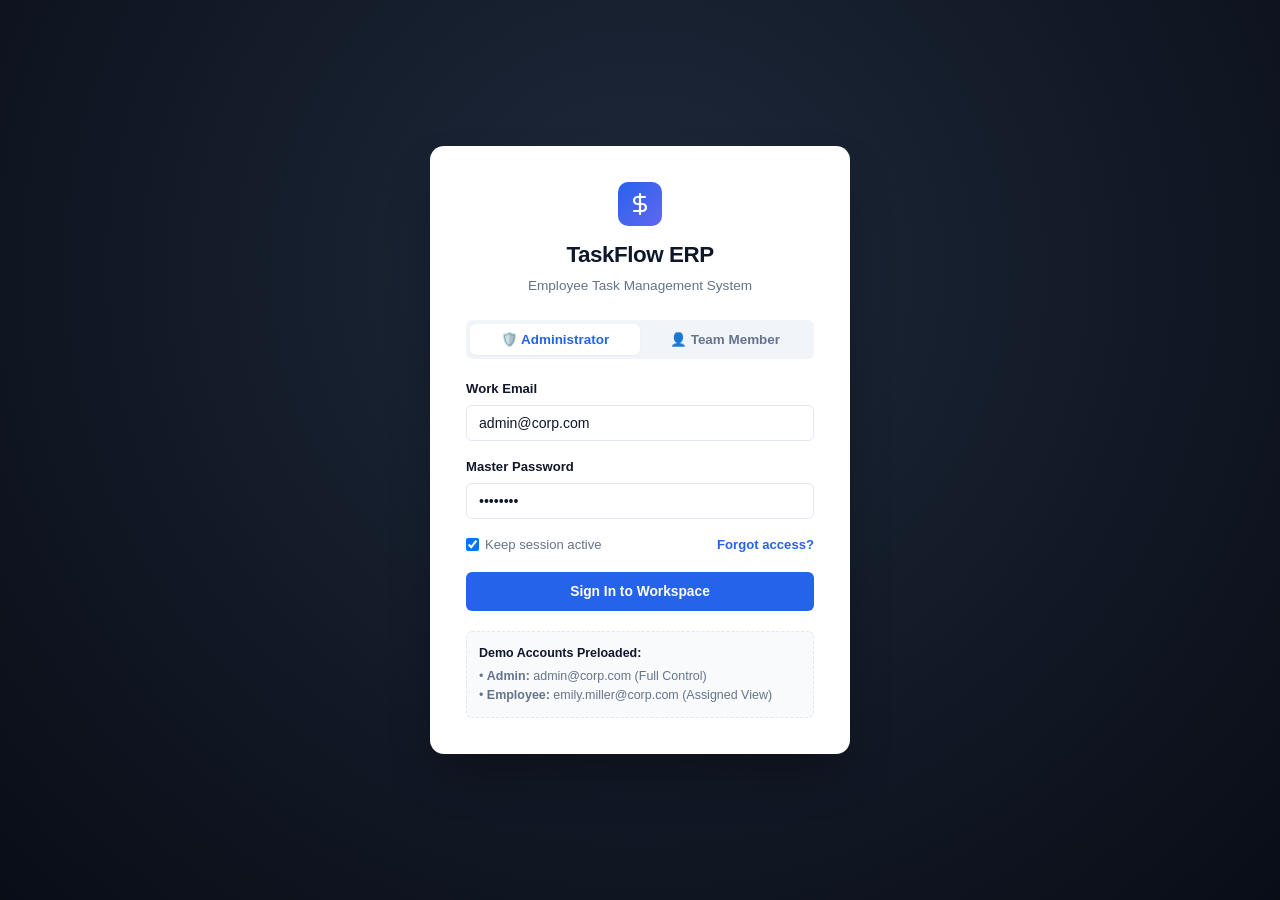
==== employee-task-manager/frontend/index.html @ 2c663884 "Initial commit" ====
<!DOCTYPE html>
<html lang="en">
<head>
  <meta charset="UTF-8">
  <meta name="viewport" content="width=device-width, initial-scale=1.0">
  <title>TaskFlow ERP &bull; Enterprise Sign In</title>
  <link rel="stylesheet" href="css/styles.css">
</head>
<body class="login-page">

  <div class="login-card">
    <div class="login-header">
      <div style="width: 44px; height: 44px; margin: 0 auto 12px; background: linear-gradient(135deg, #2563eb, #6366f1); border-radius: 10px; display: flex; align-items: center; justify-content: center; color: white;">
        <svg width="24" height="24" viewBox="0 0 24 24" fill="none" stroke="currentColor" stroke-width="2.2" stroke-linecap="round" stroke-linejoin="round">
          <path d="M12 2v20M17 5H9.5a3.5 3.5 0 0 0 0 7h5a3.5 3.5 0 0 1 0 7H6"/>
        </svg>
      </div>
      <h1 style="font-size: 1.4rem; font-weight: 800; letter-spacing: -0.02em;">TaskFlow ERP</h1>
      <p style="color: var(--text-muted); font-size: 0.85rem; margin-top: 4px;">Employee Task Management System</p>
    </div>

    <!-- Role Switcher Tabs -->
    <div class="role-switcher-tabs">
      <button type="button" class="role-tab-btn active" data-role="admin">
        🛡️ Administrator
      </button>
      <button type="button" class="role-tab-btn" data-role="employee">
        👤 Team Member
      </button>
    </div>

    <form id="loginForm">
      <input type="hidden" id="selectedRole" value="admin">

      <div class="form-group">
        <label class="form-label" for="loginEmail">Work Email</label>
        <input type="email" id="loginEmail" class="form-control" value="admin@corp.com" required autocomplete="email">
      </div>

      <div class="form-group">
        <label class="form-label" for="loginPassword">Master Password</label>
        <input type="password" id="loginPassword" class="form-control" value="••••••••" required autocomplete="current-password">
      </div>

      <div style="display: flex; align-items: center; justify-content: space-between; margin-bottom: 18px; font-size: 0.82rem;">
        <label style="display: flex; align-items: center; gap: 6px; cursor: pointer; color: var(--text-muted);">
          <input type="checkbox" checked>
          <span>Keep session active</span>
        </label>
        <a href="#" style="color: var(--primary); font-weight: 600;" onclick="showToast('Password reset link sent to demo email', 'info'); return false;">Forgot access?</a>
      </div>

      <button type="submit" class="btn btn-primary" style="width: 100%; padding: 11px;">
        Sign In to Workspace
      </button>

      <div style="margin-top: 20px; padding: 12px; background: #f8fafc; border: 1px dashed var(--border-color); border-radius: var(--radius-sm); font-size: 0.78rem; color: var(--text-muted);">
        <strong style="color: var(--text-main);">Demo Accounts Preloaded:</strong>
        <div style="margin-top: 4px;">&bull; <strong>Admin:</strong> admin@corp.com (Full Control)</div>
        <div>&bull; <strong>Employee:</strong> emily.miller@corp.com (Assigned View)</div>
      </div>
    </form>
  </div>

  <script src="js/store.js"></script>
  <script src="js/app.js"></script>
</body>
</html>
---- employee-task-manager/frontend/css/styles.css ----
/* ==========================================================================
   TaskFlow ERP - Professional Design System (Enterprise Grade)
   ========================================================================== */

:root {
  --primary: #2563eb;
  --primary-hover: #1d4ed8;
  --primary-light: #eff6ff;
  --primary-border: #bfdbfe;
  
  --secondary: #64748b;
  --secondary-light: #f1f5f9;
  
  --sidebar-bg: #090d16;
  --sidebar-card: #131b2e;
  --sidebar-hover: #1e293b;
  --sidebar-active: #2563eb;
  --sidebar-border: #1e293b;
  --sidebar-text: #94a3b8;
  --sidebar-text-active: #ffffff;
  
  --bg-main: #f8fafc;
  --card-bg: #ffffff;
  --border-color: #e2e8f0;
  --border-light: #f1f5f9;
  
  --text-main: #0f172a;
  --text-muted: #64748b;
  --text-light: #94a3b8;
  
  --success: #10b981;
  --success-bg: #ecfdf5;
  --success-text: #065f46;
  
  --warning: #f59e0b;
  --warning-bg: #fffbeb;
  --warning-text: #92400e;
  
  --danger: #ef4444;
  --danger-bg: #fef2f2;
  --danger-text: #991b1b;
  
  --info: #0284c7;
  --info-bg: #f0f9ff;
  --info-text: #075985;
  
  --shadow-xs: 0 1px 2px 0 rgb(0 0 0 / 0.05);
  --shadow-sm: 0 1px 3px 0 rgb(0 0 0 / 0.1), 0 1px 2px -1px rgb(0 0 0 / 0.1);
  --shadow-md: 0 4px 6px -1px rgb(0 0 0 / 0.08), 0 2px 4px -2px rgb(0 0 0 / 0.08);
  --shadow-lg: 0 12px 24px -4px rgb(0 0 0 / 0.12), 0 4px 6px -4px rgb(0 0 0 / 0.04);
  
  --radius-sm: 6px;
  --radius-md: 10px;
  --radius-lg: 14px;
  
  --transition: all 0.2s cubic-bezier(0.16, 1, 0.3, 1);
  --sidebar-width: 256px;
  --topbar-height: 64px;
}

/* Base Styles */
* {
  margin: 0;
  padding: 0;
  box-sizing: border-box;
}

body {
  font-family: -apple-system, BlinkMacSystemFont, "Segoe UI", Roboto, "Helvetica Neue", Arial, sans-serif;
  background-color: var(--bg-main);
  color: var(--text-main);
  line-height: 1.5;
  -webkit-font-smoothing: antialiased;
}

a {
  color: inherit;
  text-decoration: none;
}

button, input, select, textarea {
  font-family: inherit;
  font-size: inherit;
}

/* ==========================================================================
   Layout Architecture
   ========================================================================== */

.app-layout {
  display: flex;
  min-height: 100vh;
}

/* Sidebar */
.sidebar {
  width: var(--sidebar-width);
  background-color: var(--sidebar-bg);
  border-right: 1px solid var(--sidebar-border);
  color: var(--sidebar-text);
  display: flex;
  flex-direction: column;
  position: fixed;
  top: 0;
  bottom: 0;
  left: 0;
  z-index: 100;
  transition: var(--transition);
}

.sidebar-header {
  height: var(--topbar-height);
  display: flex;
  align-items: center;
  gap: 12px;
  padding: 0 20px;
  border-bottom: 1px solid var(--sidebar-border);
}

.sidebar-header .logo-mark {
  width: 32px;
  height: 32px;
  background: linear-gradient(135deg, #2563eb, #6366f1);
  border-radius: 8px;
  display: flex;
  align-items: center;
  justify-content: center;
  color: white;
  font-weight: 800;
  font-size: 1.1rem;
  box-shadow: 0 2px 8px rgba(37, 99, 235, 0.4);
}

.sidebar-header .logo-title {
  color: #f8fafc;
  font-size: 1.05rem;
  font-weight: 700;
  letter-spacing: -0.02em;
}

.sidebar-menu {
  padding: 20px 14px;
  flex: 1;
  overflow-y: auto;
}

.menu-label {
  font-size: 0.7rem;
  text-transform: uppercase;
  letter-spacing: 0.08em;
  color: #64748b;
  padding: 0 10px;
  margin-bottom: 6px;
  margin-top: 18px;
  font-weight: 700;
}

.menu-label:first-child {
  margin-top: 0;
}

.sidebar-menu a {
  display: flex;
  align-items: center;
  gap: 12px;
  padding: 10px 12px;
  border-radius: var(--radius-sm);
  font-weight: 500;
  font-size: 0.88rem;
  color: var(--sidebar-text);
  transition: var(--transition);
  margin-bottom: 2px;
}

.sidebar-menu a:hover {
  background-color: var(--sidebar-hover);
  color: #f1f5f9;
}

.sidebar-menu a.active {
  background-color: var(--sidebar-active);
  color: var(--sidebar-text-active);
  font-weight: 600;
  box-shadow: 0 2px 8px rgba(37, 99, 235, 0.35);
}

.sidebar-menu a .nav-icon {
  width: 18px;
  height: 18px;
  display: flex;
  align-items: center;
  justify-content: center;
  stroke-width: 2;
}

.sidebar-footer {
  padding: 16px;
  border-top: 1px solid var(--sidebar-border);
  background: var(--sidebar-card);
}

.user-snippet {
  display: flex;
  align-items: center;
  gap: 10px;
}

.avatar-tag {
  width: 36px;
  height: 36px;
  border-radius: 50%;
  background: var(--primary);
  color: white;
  display: flex;
  align-items: center;
  justify-content: center;
  font-weight: 700;
  font-size: 0.84rem;
  flex-shrink: 0;
}

.avatar-tag.sm {
  width: 26px;
  height: 26px;
  font-size: 0.72rem;
}

.user-details h4 {
  font-size: 0.84rem;
  color: #f1f5f9;
  line-height: 1.2;
}

.user-details span {
  font-size: 0.72rem;
  color: #94a3b8;
}

/* Main Wrapper */
.main-wrapper {
  margin-left: var(--sidebar-width);
  flex: 1;
  display: flex;
  flex-direction: column;
  min-height: 100vh;
  transition: var(--transition);
}

/* Topbar */
.topbar {
  height: var(--topbar-height);
  background-color: var(--card-bg);
  border-bottom: 1px solid var(--border-color);
  padding: 0 28px;
  display: flex;
  align-items: center;
  justify-content: space-between;
  position: sticky;
  top: 0;
  z-index: 90;
}

.topbar-left {
  display: flex;
  align-items: center;
  gap: 16px;
}

.mobile-toggle {
  display: none;
  background: none;
  border: 1px solid var(--border-color);
  padding: 6px;
  border-radius: var(--radius-sm);
  color: var(--text-main);
  cursor: pointer;
}

.page-title {
  font-size: 1.15rem;
  font-weight: 700;
  letter-spacing: -0.02em;
}

.topbar-right {
  display: flex;
  align-items: center;
  gap: 14px;
}

.search-box {
  position: relative;
  width: 260px;
}

.search-box input {
  width: 100%;
  padding: 7px 14px 7px 34px;
  border: 1px solid var(--border-color);
  border-radius: 20px;
  outline: none;
  background-color: #f8fafc;
  font-size: 0.84rem;
  transition: var(--transition);
}

.search-box input:focus {
  border-color: var(--primary);
  background: #ffffff;
  box-shadow: 0 0 0 3px rgba(37, 99, 235, 0.12);
}

.search-box svg {
  position: absolute;
  left: 10px;
  top: 50%;
  transform: translateY(-50%);
  color: var(--text-light);
  width: 16px;
  height: 16px;
}

/* Content Container */
.page-container {
  padding: 28px;
  flex: 1;
}

.content-header {
  display: flex;
  align-items: center;
  justify-content: space-between;
  margin-bottom: 24px;
  flex-wrap: wrap;
  gap: 16px;
}

.content-header h2 {
  font-size: 1.4rem;
  font-weight: 700;
  letter-spacing: -0.02em;
}

.content-header p {
  color: var(--text-muted);
  font-size: 0.88rem;
  margin-top: 2px;
}

/* ==========================================================================
   Components: Stats, Buttons, Badges, Tables, Cards
   ========================================================================== */

/* Buttons */
.btn {
  display: inline-flex;
  align-items: center;
  justify-content: center;
  gap: 8px;
  padding: 8px 16px;
  border-radius: var(--radius-sm);
  font-weight: 600;
  font-size: 0.86rem;
  cursor: pointer;
  border: 1px solid transparent;
  transition: var(--transition);
}

.btn-primary {
  background-color: var(--primary);
  color: #ffffff;
}

.btn-primary:hover {
  background-color: var(--primary-hover);
  box-shadow: 0 2px 8px rgba(37, 99, 235, 0.25);
}

.btn-outline {
  background-color: #ffffff;
  border-color: var(--border-color);
  color: var(--text-main);
}

.btn-outline:hover {
  background-color: var(--secondary-light);
  border-color: #cbd5e1;
}

.btn-sm {
  padding: 5px 12px;
  font-size: 0.8rem;
}

.action-btn {
  padding: 4px 10px;
  border-radius: 4px;
  border: 1px solid var(--border-color);
  background: white;
  font-size: 0.78rem;
  font-weight: 600;
  color: var(--text-main);
  cursor: pointer;
  transition: var(--transition);
}

.action-btn:hover {
  background: var(--secondary-light);
  border-color: var(--primary);
  color: var(--primary);
}

.action-btn.danger:hover {
  background: var(--danger-bg);
  border-color: var(--danger);
  color: var(--danger);
}

/* KPI Stats Grid */
.stats-grid {
  display: grid;
  grid-template-columns: repeat(auto-fit, minmax(210px, 1fr));
  gap: 18px;
  margin-bottom: 26px;
}

.stat-card {
  background: var(--card-bg);
  border-radius: var(--radius-md);
  padding: 20px;
  border: 1px solid var(--border-color);
  box-shadow: var(--shadow-xs);
  display: flex;
  align-items: center;
  justify-content: space-between;
  transition: var(--transition);
}

.stat-card:hover {
  transform: translateY(-2px);
  box-shadow: var(--shadow-sm);
}

.stat-info p {
  font-size: 0.78rem;
  font-weight: 600;
  color: var(--text-muted);
  text-transform: uppercase;
  letter-spacing: 0.05em;
  margin-bottom: 4px;
}

.stat-info h3 {
  font-size: 1.7rem;
  font-weight: 700;
  color: var(--text-main);
  letter-spacing: -0.02em;
}

.stat-icon {
  width: 44px;
  height: 44px;
  border-radius: 10px;
  display: flex;
  align-items: center;
  justify-content: center;
  font-size: 1.25rem;
}

.icon-blue { background: var(--primary-light); color: var(--primary); }
.icon-yellow { background: var(--warning-bg); color: #d97706; }
.icon-green { background: var(--success-bg); color: var(--success); }
.icon-red { background: var(--danger-bg); color: var(--danger); }
.icon-purple { background: #f3e8ff; color: #7c3aed; }

/* Content Cards */
.card {
  background: var(--card-bg);
  border-radius: var(--radius-md);
  border: 1px solid var(--border-color);
  box-shadow: var(--shadow-xs);
  padding: 22px;
  margin-bottom: 22px;
}

.card-header {
  display: flex;
  align-items: center;
  justify-content: space-between;
  margin-bottom: 18px;
}

.card-title {
  font-size: 1.05rem;
  font-weight: 700;
  letter-spacing: -0.01em;
}

/* Status Pills */
.status-pill {
  display: inline-flex;
  align-items: center;
  gap: 6px;
  padding: 3px 10px;
  border-radius: 20px;
  font-size: 0.76rem;
  font-weight: 600;
}

.status-dot {
  width: 6px;
  height: 6px;
  border-radius: 50%;
  background-color: currentColor;
}

.status-dot.pulse {
  box-shadow: 0 0 0 2px rgba(37, 99, 235, 0.3);
  animation: pulse 1.6s infinite;
}

@keyframes pulse {
  0% { transform: scale(0.95); opacity: 0.8; }
  50% { transform: scale(1.3); opacity: 1; }
  100% { transform: scale(0.95); opacity: 0.8; }
}

.status-pending { background: var(--warning-bg); color: var(--warning-text); }
.status-in-progress { background: var(--primary-light); color: #1d4ed8; }
.status-completed { background: var(--success-bg); color: var(--success-text); }
.status-overdue { background: var(--danger-bg); color: var(--danger-text); }

/* Priority Pills */
.priority-pill {
  display: inline-flex;
  align-items: center;
  gap: 6px;
  padding: 2px 8px;
  border-radius: 4px;
  font-size: 0.74rem;
  font-weight: 700;
  text-transform: uppercase;
  letter-spacing: 0.04em;
}

.priority-high { background: #fee2e2; color: #b91c1c; }
.priority-medium { background: #ffedd5; color: #c2410c; }
.priority-low { background: #f1f5f9; color: #475569; }

.priority-indicator {
  width: 6px;
  height: 6px;
  border-radius: 2px;
  background-color: currentColor;
}

/* Role Badges */
.badge {
  display: inline-flex;
  align-items: center;
  padding: 2px 8px;
  border-radius: 4px;
  font-size: 0.74rem;
  font-weight: 600;
}

.badge-admin { background: #ede9fe; color: #6d28d9; }
.badge-employee { background: #e0f2fe; color: #0369a1; }

/* Progress Bars */
.progress-bar-wrap {
  width: 100%;
  height: 6px;
  background: #e2e8f0;
  border-radius: 3px;
  overflow: hidden;
}

.progress-bar-fill {
  height: 100%;
  background: linear-gradient(90deg, #3b82f6, #10b981);
  border-radius: 3px;
  transition: width 0.3s ease;
}

/* Tables */
.table-responsive {
  width: 100%;
  overflow-x: auto;
}

.data-table {
  width: 100%;
  border-collapse: collapse;
  text-align: left;
}

.data-table th {
  background: #f8fafc;
  padding: 10px 14px;
  font-size: 0.75rem;
  text-transform: uppercase;
  letter-spacing: 0.05em;
  color: var(--text-muted);
  font-weight: 700;
  border-bottom: 1px solid var(--border-color);
}

.data-table td {
  padding: 12px 14px;
  font-size: 0.88rem;
  border-bottom: 1px solid var(--border-color);
  vertical-align: middle;
}

.data-table tbody tr:hover {
  background-color: #fafbfc;
}

.user-cell {
  display: flex;
  align-items: center;
  gap: 10px;
}

/* Kanban Board View */
.kanban-grid {
  display: grid;
  grid-template-columns: repeat(3, 1fr);
  gap: 20px;
  margin-top: 10px;
}

.kanban-column {
  background: #f1f5f9;
  border-radius: var(--radius-md);
  padding: 16px;
  display: flex;
  flex-direction: column;
  min-height: 480px;
}

.kanban-col-header {
  display: flex;
  align-items: center;
  justify-content: space-between;
  margin-bottom: 14px;
}

.kanban-col-header h3 {
  font-size: 0.9rem;
  font-weight: 700;
  color: var(--text-main);
  display: flex;
  align-items: center;
  gap: 8px;
}

.kanban-col-header .counter {
  background: #e2e8f0;
  color: var(--text-muted);
  padding: 2px 7px;
  border-radius: 12px;
  font-size: 0.75rem;
  font-weight: 700;
}

.kanban-cards-wrap {
  display: flex;
  flex-direction: column;
  gap: 12px;
  flex: 1;
}

.kanban-card {
  background: #ffffff;
  border-radius: var(--radius-sm);
  padding: 14px;
  border: 1px solid #e2e8f0;
  box-shadow: var(--shadow-xs);
  cursor: pointer;
  transition: var(--transition);
}

.kanban-card:hover {
  box-shadow: var(--shadow-md);
  transform: translateY(-2px);
  border-color: #cbd5e1;
}

/* Forms */
.form-group {
  margin-bottom: 16px;
}

.form-label {
  display: block;
  font-size: 0.82rem;
  font-weight: 600;
  color: var(--text-main);
  margin-bottom: 6px;
}

.form-control {
  width: 100%;
  padding: 9px 12px;
  border: 1px solid var(--border-color);
  border-radius: var(--radius-sm);
  background-color: #ffffff;
  color: var(--text-main);
  outline: none;
  font-size: 0.88rem;
  transition: var(--transition);
}

.form-control:focus {
  border-color: var(--primary);
  box-shadow: 0 0 0 3px rgba(37, 99, 235, 0.12);
}

.form-row {
  display: grid;
  grid-template-columns: 1fr 1fr;
  gap: 14px;
}

/* Modals */
.modal-overlay {
  position: fixed;
  top: 0;
  left: 0;
  right: 0;
  bottom: 0;
  background: rgba(15, 23, 42, 0.55);
  backdrop-filter: blur(4px);
  display: none;
  align-items: center;
  justify-content: center;
  z-index: 1000;
  padding: 16px;
}

.modal-overlay.active {
  display: flex;
}

.modal-container {
  background: #ffffff;
  width: 100%;
  max-width: 520px;
  border-radius: var(--radius-md);
  box-shadow: var(--shadow-lg);
  overflow: hidden;
  animation: modalEnter 0.2s cubic-bezier(0.16, 1, 0.3, 1);
}

@keyframes modalEnter {
  from { opacity: 0; transform: scale(0.95) translateY(-8px); }
  to { opacity: 1; transform: scale(1) translateY(0); }
}

.modal-header {
  padding: 16px 20px;
  border-bottom: 1px solid var(--border-color);
  display: flex;
  align-items: center;
  justify-content: space-between;
}

.modal-header h3 {
  font-size: 1.05rem;
  font-weight: 700;
}

.modal-close {
  background: none;
  border: none;
  font-size: 1.3rem;
  cursor: pointer;
  color: var(--text-muted);
  line-height: 1;
}

.modal-body {
  padding: 20px;
  max-height: 72vh;
  overflow-y: auto;
}

.modal-footer {
  padding: 14px 20px;
  border-top: 1px solid var(--border-color);
  background: #f8fafc;
  display: flex;
  justify-content: flex-end;
  gap: 10px;
}

/* Toast Notifications */
.toast-container {
  position: fixed;
  bottom: 24px;
  right: 24px;
  z-index: 9999;
  display: flex;
  flex-direction: column;
  gap: 10px;
  pointer-events: none;
}

.toast {
  pointer-events: auto;
  min-width: 300px;
  max-width: 400px;
  background: #ffffff;
  border: 1px solid var(--border-color);
  border-radius: var(--radius-sm);
  padding: 12px 14px;
  box-shadow: var(--shadow-lg);
  display: flex;
  align-items: flex-start;
  gap: 10px;
  animation: toastSlide 0.25s cubic-bezier(0.16, 1, 0.3, 1);
  transition: opacity 0.2s ease, transform 0.2s ease;
}

.toast-hiding {
  opacity: 0;
  transform: translateY(10px);
}

@keyframes toastSlide {
  from { opacity: 0; transform: translateY(16px); }
  to { opacity: 1; transform: translateY(0); }
}

.toast-icon {
  width: 22px;
  height: 22px;
  border-radius: 50%;
  display: flex;
  align-items: center;
  justify-content: center;
  font-weight: 700;
  font-size: 0.8rem;
  flex-shrink: 0;
}

.toast-success .toast-icon { background: var(--success-bg); color: var(--success); }
.toast-error .toast-icon { background: var(--danger-bg); color: var(--danger); }
.toast-warning .toast-icon { background: var(--warning-bg); color: #d97706; }
.toast-info .toast-icon { background: var(--info-bg); color: var(--primary); }

.toast-body { flex: 1; }
.toast-title { font-size: 0.82rem; font-weight: 700; margin-bottom: 2px; }
.toast-message { font-size: 0.78rem; color: var(--text-muted); line-height: 1.4; }

.toast-close {
  background: none;
  border: none;
  font-size: 1.1rem;
  color: var(--text-light);
  cursor: pointer;
  line-height: 1;
}

/* Login Page Specifics */
.login-page {
  min-height: 100vh;
  display: flex;
  align-items: center;
  justify-content: center;
  background: radial-gradient(circle at 50% 30%, #1e293b 0%, #090d16 100%);
  padding: 20px;
}

.login-card {
  background: #ffffff;
  width: 100%;
  max-width: 420px;
  border-radius: var(--radius-lg);
  padding: 36px;
  box-shadow: 0 25px 50px -12px rgba(0, 0, 0, 0.4);
}

.login-header {
  text-align: center;
  margin-bottom: 24px;
}

.role-switcher-tabs {
  display: flex;
  background: #f1f5f9;
  border-radius: var(--radius-sm);
  padding: 4px;
  margin-bottom: 20px;
}

.role-tab-btn {
  flex: 1;
  padding: 8px 0;
  text-align: center;
  border: none;
  background: transparent;
  font-size: 0.84rem;
  font-weight: 600;
  color: var(--text-muted);
  cursor: pointer;
  border-radius: var(--radius-sm);
  transition: var(--transition);
}

.role-tab-btn.active {
  background: #ffffff;
  color: var(--primary);
  box-shadow: var(--shadow-xs);
}

/* Responsive */
@media (max-width: 992px) {
  .sidebar { transform: translateX(-100%); }
  .sidebar.open { transform: translateX(0); }
  .main-wrapper { margin-left: 0; }
  .mobile-toggle { display: block; }
  .kanban-grid { grid-template-columns: 1fr; }
}

@media (max-width: 640px) {
  .page-container { padding: 16px; }
  .topbar { padding: 0 16px; }
  .search-box { display: none; }
  .form-row { grid-template-columns: 1fr; }
}
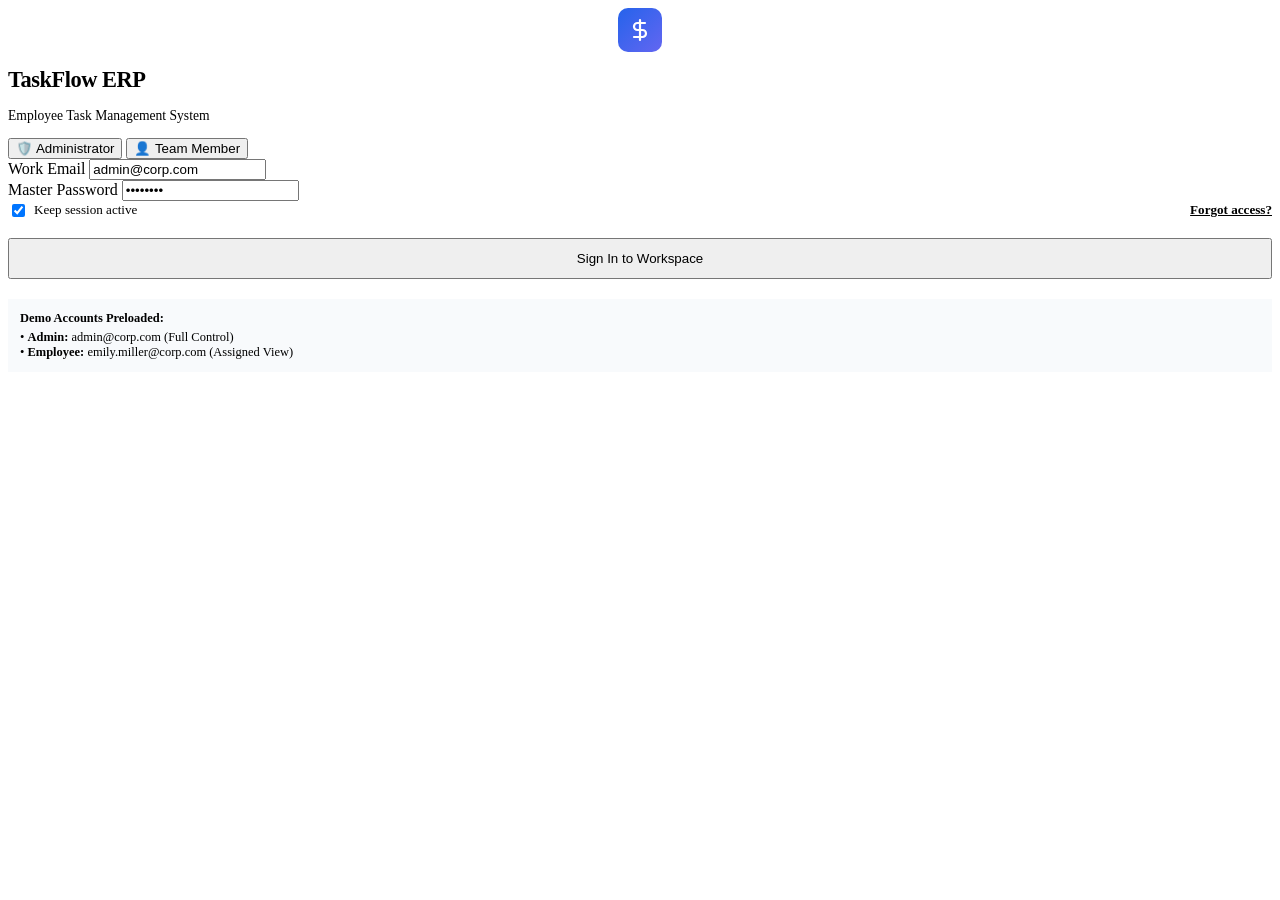
==== commit 2486e327: "Fix static asset paths for deployment" ====
--- a/employee-task-manager/frontend/index.html
+++ b/employee-task-manager/frontend/index.html
@@ -4,7 +4,7 @@
   <meta charset="UTF-8">
   <meta name="viewport" content="width=device-width, initial-scale=1.0">
   <title>TaskFlow ERP &bull; Enterprise Sign In</title>
-  <link rel="stylesheet" href="css/styles.css">
+  <link rel="stylesheet" href="/static/css/styles.css">
 </head>
 <body class="login-page">
 
@@ -62,7 +62,8 @@
     </form>
   </div>
 
-  <script src="js/store.js"></script>
-  <script src="js/app.js"></script>
+  <script src="/static/js/store.js"></script>
+  <script src="/static/js/app.js"></script>
 </body>
 </html>
+
